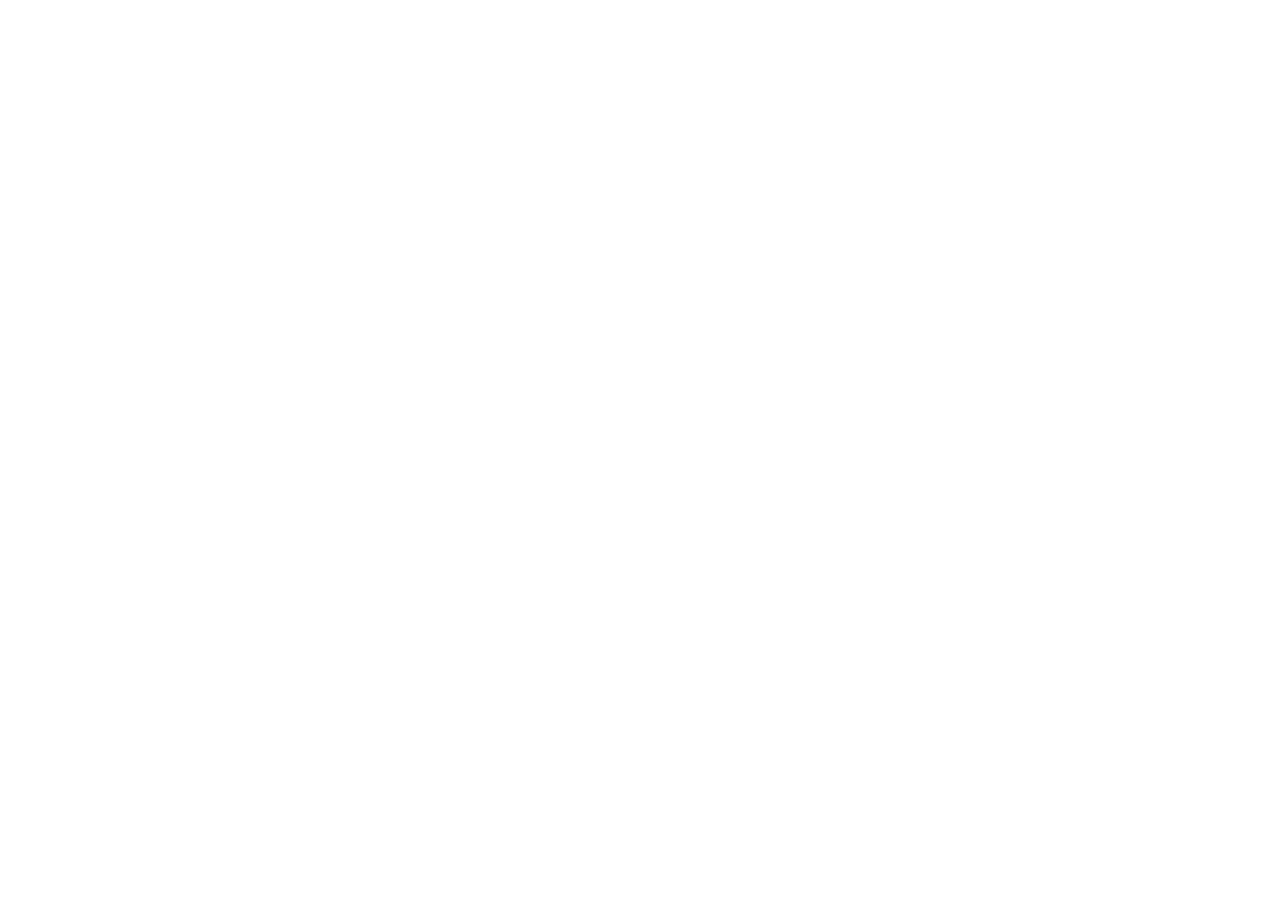
==== pages/home/index.html @ 8d255a40 "Initial commit" ====
<!DOCTYPE html>
<html lang="pt-br">
  <head>
    <meta charset="UTF-8" />
    <meta http-equiv="X-UA-Compatible" content="IE=edge" />
    <meta name="viewport" content="width=device-width, initial-scale=1.0" />
    <link rel="stylesheet" href="/styles/globalStyles.css" />
    <link rel="stylesheet" href="index.css" />
    <title>Git Search</title>
  </head>
  <body>
    <main></main>
    <script src="index.js"></script>
  </body>
</html>
---- styles/globalStyles.css ----
* {
  margin: 0;
  padding: 0;
  box-sizing: border-box;
}

:root{
    --color-brand-1: #C2255C;
    --color-brand-2: #D6336C;
    --color-grey-1:  #191C1F;
    --color-grey-2:  #212529;
    --color-grey-3:  #33363A;
    --color-grey-4:  #373B3E;
    --color-grey-6:  #A6A8A9;
    --color-grey-7:  #FFFFFF;
    --color-alert:   #C22554;
}
---- pages/home/index.css ----
/* Desenvolva sua estilização aqui...*/
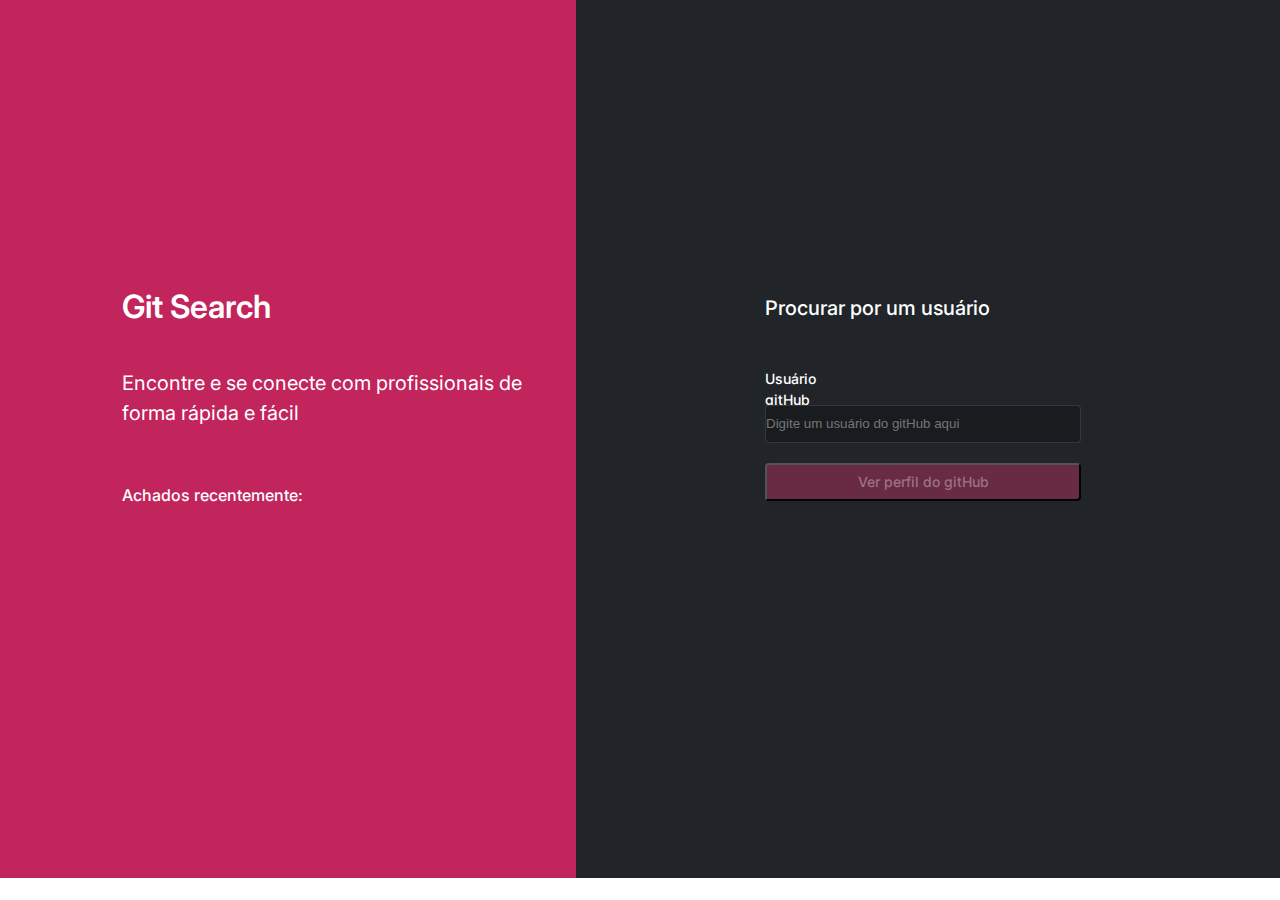
==== commit 951ab02c: "quase finalizado" ====
--- a/pages/home/index.html
+++ b/pages/home/index.html
@@ -4,12 +4,42 @@
     <meta charset="UTF-8" />
     <meta http-equiv="X-UA-Compatible" content="IE=edge" />
     <meta name="viewport" content="width=device-width, initial-scale=1.0" />
-    <link rel="stylesheet" href="/styles/globalStyles.css" />
+    <link rel="stylesheet" href="../../styles/globalStyles.css" />
     <link rel="stylesheet" href="index.css" />
     <title>Git Search</title>
   </head>
   <body>
-    <main></main>
+    <main>
+
+      <section  class="section-left">
+        <div class="container-left">
+
+          <h1 class="section-title">Git Search</h1>
+          <h2 class="section-subtitle">Encontre e se conecte com profissionais de forma rápida e fácil</h2>
+          <div class="div-founds">
+            <p class="text-find">Achados recentemente:</p>
+            <ul class="found-users">
+              
+
+            </ul>
+          </div>
+        </div>
+      </section>
+
+      <section class="section-right">
+        <div class="container-right">
+
+          <p class="text-search">Procurar por um usuário</p>
+  
+          <form>
+            <label class="label-user" for="user">Usuário gitHub</label>
+            <input class="user-input" type="text" name="user" id="user" placeholder="Digite um usuário do gitHub aqui" required="true">
+            <p class="result">Usuário não encontrado</p>
+            <button id="user-button" type="submit"><span class="button-text">Ver perfil do gitHub</span></button>
+          </form>
+        </div>
+      </section>
+    </main>
     <script src="index.js"></script>
   </body>
 </html>
--- a/styles/globalStyles.css
+++ b/styles/globalStyles.css
@@ -1,7 +1,10 @@
+@import url('https://fonts.googleapis.com/css2?family=Inter&family=Roboto:wght@700&display=swap');
 * {
   margin: 0;
   padding: 0;
   box-sizing: border-box;
+  list-style: none;
+  text-decoration: none;
 }
 
 :root{
@@ -15,3 +18,4 @@
     --color-grey-7:  #FFFFFF;
     --color-alert:   #C22554;
 }
+
--- a/pages/home/index.css
+++ b/pages/home/index.css
@@ -1 +1,299 @@
-/* Desenvolva sua estilização aqui...*/+/* Desenvolva sua estilização aqui...*/
+main {
+    display: flex;
+    flex-direction: row;
+}
+
+.section-left {
+    width: 45%;
+    height: 878px;
+    background: var(--color-brand-1);
+    display: flex;
+    flex-direction: column;
+    justify-content: center;
+}
+
+.container-left {
+    margin: 283px 122px 371px;
+}
+
+.section-right {
+    width: 55%;
+    height: 878px;
+    background: var(--color-grey-2);
+    display: flex;
+    flex-direction: column;
+    justify-content: center;
+
+}
+
+.section-title {
+
+    width: 162px;
+    height: 48px;
+    margin-bottom: 37px;
+
+
+
+
+    font-family: 'Inter';
+    font-style: normal;
+    font-weight: 600;
+    font-size: 32px;
+    line-height: 150%;
+    /* identical to box height, or 48px */
+
+
+    color: #FFFFFF;
+}
+
+.section-subtitle {
+
+    width: 431px;
+    height: 60px;
+    margin-bottom: 55px;
+
+    font-family: 'Inter';
+    font-style: normal;
+    font-weight: 400;
+    font-size: 20px;
+    line-height: 150%;
+    /* or 30px */
+
+
+    color: #FFFFFF;
+
+}
+
+.text-find {
+
+    width: 188px;
+    height: 24px;
+
+
+    font-family: 'Inter';
+    font-style: normal;
+    font-weight: 500;
+    font-size: 16px;
+    line-height: 150%;
+    /* identical to box height, or 24px */
+
+
+    color: #FFFFFF;
+
+}
+
+.text-search {
+
+    width: 231px;
+    height: 30px;
+    margin-bottom: 45px;
+
+
+    font-family: 'Inter';
+    font-style: normal;
+    font-weight: 500;
+    font-size: 20px;
+    line-height: 150%;
+    /* identical to box height, or 30px */
+
+
+    color: #FFFFFF;
+
+}
+
+.label-user {
+
+    width: 99px;
+    height: 21px;
+    margin-bottom: 1rem;
+
+
+    font-family: 'Inter';
+    font-style: normal;
+    font-weight: 500;
+    font-size: 14px;
+    line-height: 150%;
+    /* identical to box height, or 21px */
+
+
+    color: #FFFFFF;
+
+}
+
+.user-input {
+
+    width: 316px;
+    height: 38px;
+
+    background: #191C1F;
+    border: 1px solid rgba(255, 255, 255, 0.12);
+    border-radius: 4px;
+    margin-bottom: 20px;
+}
+
+#user-button {
+    display: flex;
+    flex-direction: row;
+    justify-content: center;
+    align-items: center;
+   
+   
+    gap: 10px;
+    position: relative;
+    cursor: pointer;
+
+
+    width: 316px;
+    height: 38px;
+
+
+   
+    border-radius: 4px;
+    margin-bottom: 85px;
+}
+button{
+    background: rgba(214, 51, 108, 0.4);
+    pointer-events: none;
+}
+
+.btn-pointer{
+    pointer-events: all;
+    border:1px solid #FFFFFF;
+}
+.button-text {
+    width: 150px;
+    height: 21px;
+
+    font-family: 'Inter';
+    font-style: normal;
+    font-weight: 500;
+    font-size: 14px;
+    line-height: 150%;
+    /* identical to box height, or 21px */
+    pointer-events: none;
+
+    color: rgba(255, 255, 255, 0.35);
+    transition: all 0.2s;
+
+
+}
+.button-loading .button-text{
+    visibility: hidden;
+    opacity: 0;
+
+}
+
+.button-loading::after{
+    content: '';
+    position: absolute;
+    width: 16px;
+    height: 16px;
+    border: 3px solid transparent;
+    border-top-color: #FFFFFF;
+    border-radius: 50%;
+    animation: button-loading-spinner 1s ease infinite;
+
+}
+
+@keyframes button-loading-spinner {
+    from {
+        transform: rotate(0turn);
+    }
+    to{
+        transform: rotate(1turn);
+    }
+}
+
+.result {
+    display: none;
+}
+
+.show-result {
+    display: flex;
+    color: red;
+    font-weight: 400;
+}
+
+.container-right {
+    display: flex;
+    flex-direction: column;
+    margin-left: 189px;
+}
+
+form {
+    display: flex;
+    flex-direction: column;
+
+}
+
+.div-founds {
+    display: flex;
+    align-items: center;
+}
+
+.found-users {
+    display: flex;
+    flex-direction: row;
+    gap: 11px;
+
+}
+
+.found-user {
+    display: flex;
+    flex-direction: column;
+    align-items: center;
+    position: relative;
+    height: 100px;
+    justify-content: center;
+}
+
+.found-img {
+    width: 44px;
+    height: 44px;
+    border-radius: 100%;
+    background: #D9D9D9;
+    border: 1px solid #FFFFFF;
+
+
+}
+
+.found-btn {
+    display: none;
+    flex-direction: row;
+    justify-content: center;
+    align-items: center;
+    padding: 4px 4px;
+    gap: 10px;
+    cursor: pointer;
+
+
+    width: 124px;
+    height: 26px;
+
+
+    background: #FFFFFF;
+    box-shadow: 0px 4px 30px rgba(0, 0, 0, 0.25);
+    border-radius: 4px;
+}
+
+.found-btn-2 {
+    display: flex;
+    flex-direction: row;
+    justify-content: center;
+    align-items: center;
+    padding: 4px 4px;
+    gap: 10px;
+    position: absolute;
+    top: 65px;
+    left: -38px;
+
+
+    width: 124px;
+    height: 26px;
+
+
+    background: #FFFFFF;
+    box-shadow: 0px 4px 30px rgba(0, 0, 0, 0.25);
+    border-radius: 4px;
+}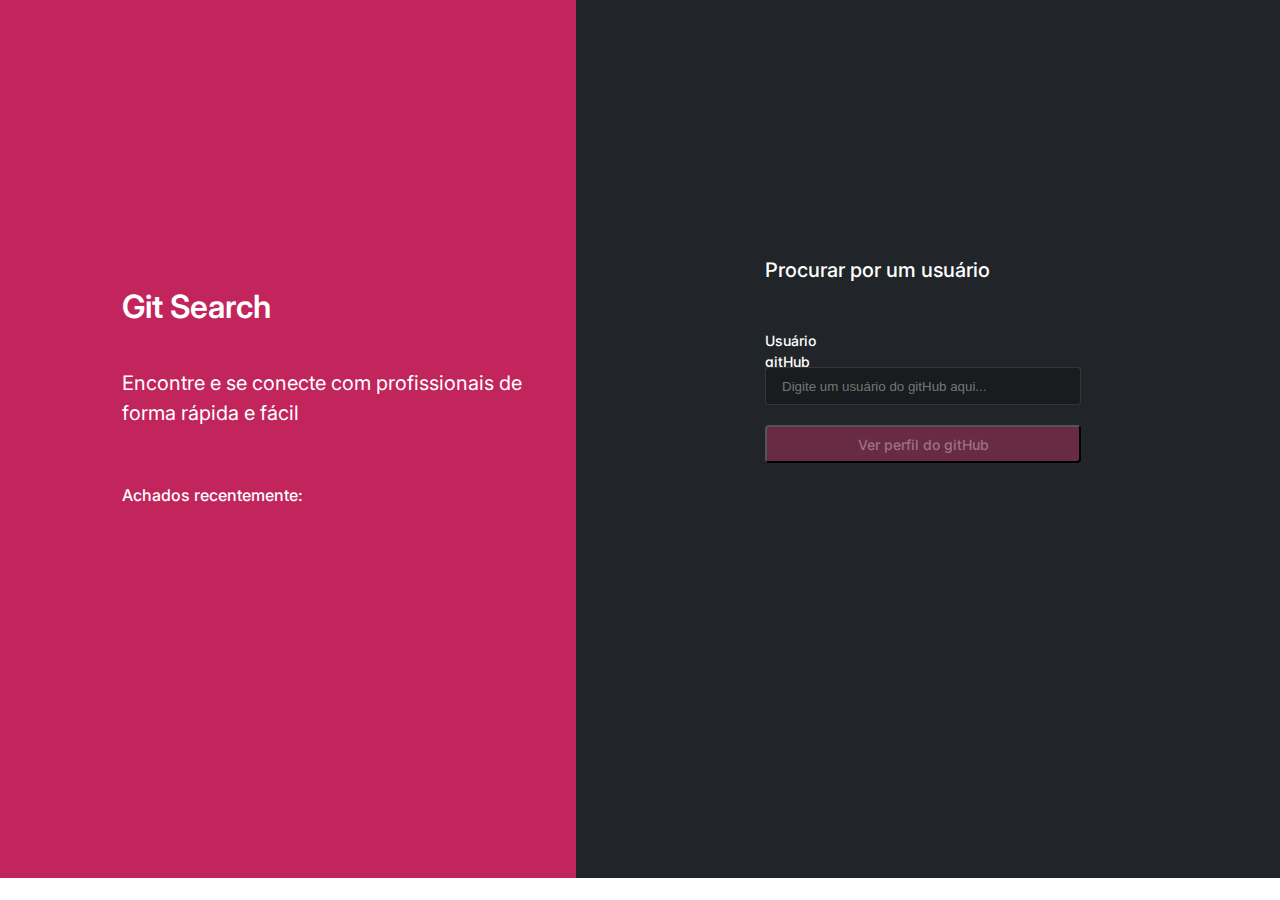
==== commit f1635168: "finalizado" ====
--- a/pages/home/index.html
+++ b/pages/home/index.html
@@ -33,7 +33,7 @@
   
           <form>
             <label class="label-user" for="user">Usuário gitHub</label>
-            <input class="user-input" type="text" name="user" id="user" placeholder="Digite um usuário do gitHub aqui" required="true">
+            <input class="user-input" type="text" name="user" id="user" placeholder="Digite um usuário do gitHub aqui..." required="true">
             <p class="result">Usuário não encontrado</p>
             <button id="user-button" type="submit"><span class="button-text">Ver perfil do gitHub</span></button>
           </form>
--- a/pages/home/index.css
+++ b/pages/home/index.css
@@ -122,9 +122,10 @@
 }
 
 .user-input {
-
+    padding: 16px;
     width: 316px;
     height: 38px;
+    color: #FFFFFF;
 
     background: #191C1F;
     border: 1px solid rgba(255, 255, 255, 0.12);
@@ -211,8 +212,9 @@
 
 .show-result {
     display: flex;
-    color: red;
+    color: var(--color-brand-1);
     font-weight: 400;
+    margin-bottom: 10px;
 }
 
 .container-right {
@@ -224,6 +226,7 @@
 form {
     display: flex;
     flex-direction: column;
+    margin-bottom: 75px;
 
 }
 
@@ -287,6 +290,7 @@
     position: absolute;
     top: 65px;
     left: -38px;
+    pointer-events: all;
 
 
     width: 124px;
